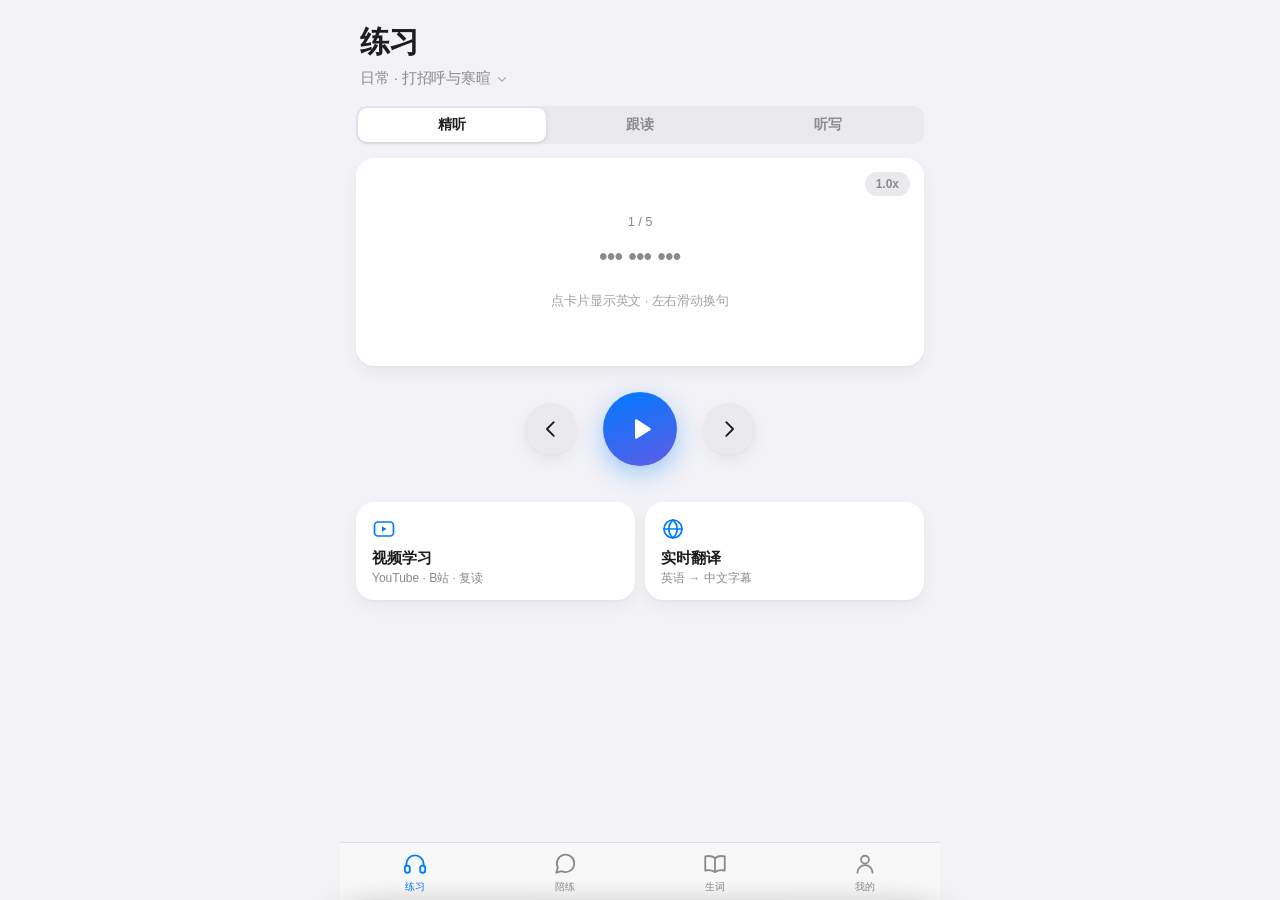
==== index.html @ ad85f3c5 "Add four more practical US lessons: drive-thru, bank/DMV, apartment hunting, reductions - 快餐 Drive-t" ====
<!DOCTYPE html>
<html lang="zh-CN">
<head>
  <meta charset="UTF-8" />
  <meta name="viewport" content="width=device-width, initial-scale=1.0, viewport-fit=cover, maximum-scale=1.0, user-scalable=no" />
  <meta name="theme-color" content="#f2f2f7" media="(prefers-color-scheme: light)" />
  <meta name="theme-color" content="#000000" media="(prefers-color-scheme: dark)" />
  <meta name="apple-mobile-web-app-capable" content="yes" />
  <meta name="apple-mobile-web-app-status-bar-style" content="default" />
  <meta name="apple-mobile-web-app-title" content="英语听说" />
  <title>英语听说训练</title>
  <link rel="manifest" href="manifest.webmanifest" />
  <link rel="apple-touch-icon" href="icons/apple-touch-icon.png?v=24" />
  <link rel="icon" type="image/svg+xml" href="icons/icon.svg" />
  <link rel="stylesheet" href="css/style.css?v=24" />
</head>
<body>
  <div id="app">
    <!-- 练习：精听 / 跟读 / 听写 三种模式共用同一份句子和进度 -->
    <section class="view" id="view-practice">
      <header class="view-header">
        <h1>练习</h1>
        <button class="lesson-btn" id="practice-lesson">
          <span id="practice-lesson-title">日常 · 打招呼与寒暄</span>
          <svg viewBox="0 0 24 24" fill="none" stroke="currentColor" stroke-width="2" stroke-linecap="round" stroke-linejoin="round"><path d="M6 9.5 12 15.5 18 9.5"/></svg>
        </button>
      </header>
      <div class="seg" id="practice-seg">
        <button class="seg-btn on" data-mode="listen">精听</button>
        <button class="seg-btn" data-mode="shadow">跟读</button>
        <button class="seg-btn" data-mode="dict">听写</button>
      </div>
      <div class="card sentence-card" id="practice-card">
        <button class="rate-pill" id="practice-rate">1.0x</button>
        <div class="sentence-progress" id="practice-progress">1 / 1</div>
        <canvas class="orb-mini" id="practice-orb" aria-hidden="true"></canvas>
        <div class="sentence-en" id="practice-en"></div>
        <div class="sentence-ipa hidden" id="practice-ipa"></div>
        <div class="sentence-zh hidden" id="practice-zh"></div>
        <div class="dict-result hidden" id="practice-dict-result"></div>
        <div class="score-box hidden" id="practice-score">
          <div class="score-num" id="practice-score-num">--</div>
          <div class="score-detail" id="practice-score-detail"></div>
        </div>
        <div class="reveal-hint" id="practice-hint">点卡片显示英文 · 左右滑动换句</div>
      </div>
      <div class="hidden" id="dict-row">
        <textarea id="dict-input" rows="2" placeholder="把你听到的句子打在这里…"></textarea>
      </div>
      <div class="action-bar" id="bar-listen">
        <button class="btn-round sm" id="listen-prev" title="上一句">
          <svg viewBox="0 0 24 24" fill="none" stroke="currentColor" stroke-width="2" stroke-linecap="round" stroke-linejoin="round"><path d="M15 4.5 7.5 12l7.5 7.5"/></svg>
        </button>
        <button class="btn-round main" id="listen-play" title="播放">
          <svg viewBox="0 0 24 24"><path d="M8 5.3v13.4c0 .8.9 1.3 1.6.9l10.5-6.7c.6-.4.6-1.4 0-1.8L9.6 4.4c-.7-.4-1.6.1-1.6.9z" fill="currentColor"/></svg>
        </button>
        <button class="btn-round sm" id="listen-next" title="下一句">
          <svg viewBox="0 0 24 24" fill="none" stroke="currentColor" stroke-width="2" stroke-linecap="round" stroke-linejoin="round"><path d="M9 4.5 16.5 12 9 19.5"/></svg>
        </button>
      </div>
      <div class="action-bar hidden" id="bar-shadow">
        <button class="btn-round sm" id="shadow-listen" title="听标准音">
          <svg viewBox="0 0 24 24" fill="none" stroke="currentColor" stroke-width="1.8" stroke-linecap="round" stroke-linejoin="round"><path d="M4.5 9.5v5H8L12.5 19V5L8 9.5z" fill="currentColor" stroke="none"/><path d="M15.5 9a4.5 4.5 0 0 1 0 6"/><path d="M18 6.5a8 8 0 0 1 0 11"/></svg>
        </button>
        <button class="btn-round main rec" id="shadow-record" title="跟读">
          <svg viewBox="0 0 24 24" fill="none" stroke="currentColor" stroke-width="1.8" stroke-linecap="round" stroke-linejoin="round"><rect x="9" y="2.5" width="6" height="11" rx="3"/><path d="M5.5 11a6.5 6.5 0 0 0 13 0"/><path d="M12 17.5V21"/><path d="M8.5 21h7"/></svg>
        </button>
        <button class="btn-round sm" id="shadow-replay" title="回放" disabled>
          <svg viewBox="0 0 24 24" fill="none" stroke="currentColor" stroke-width="2" stroke-linecap="round" stroke-linejoin="round"><path d="M4.5 11.5a7.5 7.5 0 1 1 2.2 5.6"/><path d="M4.5 6.5v5H9.5"/></svg>
        </button>
      </div>
      <div class="action-bar hidden" id="bar-dict">
        <button class="btn-round sm" id="dict-play" title="再听一遍">
          <svg viewBox="0 0 24 24" fill="none" stroke="currentColor" stroke-width="1.8" stroke-linecap="round" stroke-linejoin="round"><path d="M4.5 9.5v5H8L12.5 19V5L8 9.5z" fill="currentColor" stroke="none"/><path d="M15.5 9a4.5 4.5 0 0 1 0 6"/><path d="M18 6.5a8 8 0 0 1 0 11"/></svg>
        </button>
        <button class="btn-round main check" id="dict-check" title="对照答案">
          <svg viewBox="0 0 24 24" fill="none" stroke="currentColor" stroke-width="2.4" stroke-linecap="round" stroke-linejoin="round"><path d="M4.5 12.5 10 18 19.5 7"/></svg>
        </button>
        <button class="btn-round sm" id="dict-next" title="下一句">
          <svg viewBox="0 0 24 24" fill="none" stroke="currentColor" stroke-width="2" stroke-linecap="round" stroke-linejoin="round"><path d="M9 4.5 16.5 12 9 19.5"/></svg>
        </button>
      </div>
      <p class="mic-status" id="practice-status"></p>
      <div class="tool-row">
        <button class="tool-card" data-goto="video">
          <svg viewBox="0 0 24 24" fill="none" stroke="currentColor" stroke-width="1.7" stroke-linecap="round" stroke-linejoin="round"><rect x="2.5" y="5" width="19" height="14" rx="3.5"/><path d="M10 9.3l4.5 2.7L10 14.7z" fill="currentColor" stroke="none"/></svg>
          <span class="tool-name">视频学习</span>
          <span class="tool-sub">YouTube · B站 · 复读</span>
        </button>
        <button class="tool-card" data-goto="interp">
          <svg viewBox="0 0 24 24" fill="none" stroke="currentColor" stroke-width="1.7" stroke-linecap="round" stroke-linejoin="round"><circle cx="12" cy="12" r="9"/><path d="M3 12h18"/><path d="M12 3c2.7 2.4 4.1 5.6 4.1 9s-1.4 6.6-4.1 9c-2.7-2.4-4.1-5.6-4.1-9S9.3 5.4 12 3z"/></svg>
          <span class="tool-name">实时翻译</span>
          <span class="tool-sub">英语 → 中文字幕</span>
        </button>
      </div>
    </section>

    <!-- 视频学习（练习页的子页面） -->
    <section class="view hidden" id="view-video">
      <header class="view-header subpage">
        <button class="back-btn" data-goto="practice">
          <svg viewBox="0 0 24 24" fill="none" stroke="currentColor" stroke-width="2.2" stroke-linecap="round" stroke-linejoin="round"><path d="M15 4.5 7.5 12l7.5 7.5"/></svg>练习
        </button>
        <h1>视频学习</h1>
      </header>
      <div class="toggle-row source-toggle">
        <button class="chip on" data-src="youtube">YouTube</button>
        <button class="chip" data-src="bilibili">哔哩哔哩</button>
      </div>
      <div class="video-input">
        <input type="text" id="video-url" placeholder="粘贴视频链接…" />
        <button class="btn-send" id="video-load">打开</button>
      </div>
      <div id="video-recent" class="recent-list"></div>
      <div id="video-wrap" class="video-wrap"></div>
      <div id="video-controls" class="hidden">
        <div class="toggle-row" id="video-rates">
          <button class="chip" data-rate="0.5">0.5x</button>
          <button class="chip" data-rate="0.75">0.75x</button>
          <button class="chip on" data-rate="1">1.0x</button>
        </div>
        <div class="btn-row">
          <button class="btn-secondary" id="video-back5">⟲ 退5秒</button>
          <button class="btn-secondary" id="video-mark-a">设 A 点</button>
          <button class="btn-secondary" id="video-mark-b">设 B 点</button>
          <button class="btn-primary" id="video-loop">复读</button>
        </div>
        <p class="mic-status" id="video-status"></p>
      </div>
      <p class="hint" id="video-hint"></p>
    </section>

    <!-- 实时翻译（练习页的子页面） -->
    <section class="view hidden" id="view-interp">
      <header class="view-header subpage">
        <button class="back-btn" data-goto="practice">
          <svg viewBox="0 0 24 24" fill="none" stroke="currentColor" stroke-width="2.2" stroke-linecap="round" stroke-linejoin="round"><path d="M15 4.5 7.5 12l7.5 7.5"/></svg>练习
        </button>
        <h1>实时翻译</h1>
      </header>
      <div class="toggle-row" id="interp-modes">
        <button class="chip on" data-mode="subtitle">只字幕</button>
        <button class="chip" data-mode="voice">朗读中文</button>
        <button class="chip" data-mode="both">字幕+朗读</button>
      </div>
      <div class="btn-row">
        <button class="btn-primary" id="interp-toggle">🎤 开始</button>
        <button class="btn-secondary" id="interp-clear">清空</button>
      </div>
      <p class="interp-interim" id="interp-interim"></p>
      <p class="mic-status" id="interp-status"></p>
      <div id="interp-list" class="interp-list" data-empty="开始后，这里会逐句显示英文和中文翻译"></div>
    </section>

    <!-- AI 口语陪练（纯语音） -->
    <section class="view hidden" id="view-ai">
      <header class="view-header">
        <h1>陪练</h1>
      </header>
      <div class="ai-stage">
        <canvas class="orb" id="ai-orb" aria-hidden="true"></canvas>
        <p class="ai-state" id="ai-state">点麦克风，开口说英语</p>
        <button class="btn-primary ai-setup hidden" id="ai-setup">连接 AI 外教</button>
        <div class="ai-sub" id="ai-sub-user"></div>
        <div class="ai-sub ai" id="ai-sub-ai"></div>
        <div class="ai-sub corr" id="ai-sub-corr"></div>
        <div class="topic-chips" id="ai-topics">
          <button class="chip topic" data-topic="Let's talk about my day. Ask me what I did today.">聊聊今天</button>
          <button class="chip topic" data-topic="Let's role-play ordering food at a restaurant. You are the waiter.">餐厅点餐</button>
          <button class="chip topic" data-topic="Let's practice a job interview. You are the interviewer.">模拟面试</button>
          <button class="chip topic" data-topic="Let's chat about travel and my favorite places.">旅行话题</button>
        </div>
      </div>
      <div class="ai-dock">
        <button class="ai-mini" id="ai-kb" title="改用打字">
          <svg viewBox="0 0 24 24" fill="none" stroke="currentColor" stroke-width="1.7" stroke-linecap="round" stroke-linejoin="round"><rect x="2.5" y="6" width="19" height="12" rx="2.5"/><path d="M6.2 10h.01M9.7 10h.01M13.2 10h.01M16.7 10h.01M6.2 13.2h.01M9.7 13.2h.01M13.2 13.2h.01M16.7 13.2h.01M8 15.8h8"/></svg>
        </button>
        <button class="ai-talk" id="ai-talk" title="说话">
          <svg viewBox="0 0 24 24" fill="none" stroke="currentColor" stroke-width="1.8" stroke-linecap="round" stroke-linejoin="round"><rect x="9" y="2.5" width="6" height="11" rx="3"/><path d="M5.5 11a6.5 6.5 0 0 0 13 0"/><path d="M12 17.5V21"/><path d="M8.5 21h7"/></svg>
        </button>
        <button class="ai-mini" id="ai-replay" title="重听上一句">
          <svg viewBox="0 0 24 24" fill="none" stroke="currentColor" stroke-width="1.7" stroke-linecap="round" stroke-linejoin="round"><path d="M4.5 9.5v5H8L12.5 19V5L8 9.5z" fill="currentColor" stroke="none"/><path d="M15.5 9a4.5 4.5 0 0 1 0 6"/><path d="M18 6.5a8 8 0 0 1 0 11"/></svg>
        </button>
      </div>
      <div class="ai-text-row hidden" id="ai-text-row">
        <input type="text" id="ai-text" placeholder="打字也可以，回车发送…" />
        <button class="btn-send" id="ai-send">发送</button>
      </div>
      <p class="ai-warn" id="ai-warn"></p>
    </section>

    <!-- 生词本 -->
    <section class="view hidden" id="view-vocab">
      <header class="view-header">
        <h1>生词</h1>
      </header>
      <div class="video-input">
        <input type="text" id="vocab-word" placeholder="输入单词或短语…" />
        <button class="btn-send" id="vocab-add">添加</button>
      </div>
      <div id="vocab-browse">
        <div class="btn-row">
          <button class="btn-primary" id="vocab-review">▶ 开始复习（<span id="vocab-count">0</span> 词）</button>
        </div>
        <div id="vocab-list" class="vocab-list" data-empty="还没有生词，在上面输入单词添加吧"></div>
      </div>
      <div id="vocab-reviewer" class="hidden">
        <div class="card vocab-flashcard" id="vocab-card">
          <div class="sentence-progress" id="vocab-card-progress">1 / 1</div>
          <div class="vocab-card-w" id="vocab-card-w"></div>
          <div class="vocab-card-zh hidden-text" id="vocab-card-zh"></div>
          <div class="reveal-hint">点卡片显示/隐藏释义</div>
        </div>
        <div class="btn-row">
          <button class="btn-secondary" id="vocab-again">再来一遍</button>
          <button class="btn-primary" id="vocab-known">认识 ▶</button>
        </div>
      </div>
    </section>

    <!-- 我的：学习记录 + 设置 -->
    <section class="view hidden" id="view-me">
      <header class="view-header">
        <h1>我的</h1>
      </header>
      <div class="stat-row">
        <div class="stat-card"><b id="me-streak">0</b><span>天连续学习</span></div>
        <div class="stat-card"><b id="me-vocab">0</b><span>个生词</span></div>
      </div>
      <div class="list-group">
        <button class="list-row" id="row-ai">
          <span class="row-icon ic-blue">
            <svg viewBox="0 0 24 24" fill="none" stroke="currentColor" stroke-width="1.8" stroke-linecap="round" stroke-linejoin="round"><path d="M20.5 11.5a8 8 0 0 1-11.6 7.1L4 20l1.4-4.9A8 8 0 1 1 20.5 11.5z"/></svg>
          </span>
          <span class="row-label">AI 外教</span>
          <span class="row-value" id="row-ai-val">未连接</span>
          <svg class="row-chev" viewBox="0 0 24 24" fill="none" stroke="currentColor" stroke-width="2.2" stroke-linecap="round" stroke-linejoin="round"><path d="M9 5.5 15.5 12 9 18.5"/></svg>
        </button>
        <button class="list-row" id="row-voice">
          <span class="row-icon ic-purple">
            <svg viewBox="0 0 24 24" fill="none" stroke="currentColor" stroke-width="1.8" stroke-linecap="round" stroke-linejoin="round"><path d="M4.5 9.5v5H8L12.5 19V5L8 9.5z" fill="currentColor" stroke="none"/><path d="M15.5 9a4.5 4.5 0 0 1 0 6"/><path d="M18 6.5a8 8 0 0 1 0 11"/></svg>
          </span>
          <span class="row-label">发音与音色</span>
          <span class="row-value" id="row-voice-val"></span>
          <svg class="row-chev" viewBox="0 0 24 24" fill="none" stroke="currentColor" stroke-width="2.2" stroke-linecap="round" stroke-linejoin="round"><path d="M9 5.5 15.5 12 9 18.5"/></svg>
        </button>
      </div>
      <p class="about-note">纯本地网页应用：听力、跟读、听写免费、可离线；AI 对话与实时翻译需联网并消耗 API 额度。API Key 只保存在你的手机本地，不会上传。</p>
    </section>

    <!-- 底部导航：练习 / 陪练 / 生词 / 我的 -->
    <nav class="tabbar">
      <button class="tab active" data-view="practice">
        <svg viewBox="0 0 24 24" fill="none" stroke="currentColor" stroke-width="1.7" stroke-linecap="round" stroke-linejoin="round"><path d="M4 14v-2a8 8 0 0 1 16 0v2"/><rect x="2.6" y="13.5" width="4.6" height="6.6" rx="2.1"/><rect x="16.8" y="13.5" width="4.6" height="6.6" rx="2.1"/></svg>练习</button>
      <button class="tab" data-view="ai">
        <svg viewBox="0 0 24 24" fill="none" stroke="currentColor" stroke-width="1.7" stroke-linecap="round" stroke-linejoin="round"><path d="M20.5 11.5a8 8 0 0 1-11.6 7.1L4 20l1.4-4.9A8 8 0 1 1 20.5 11.5z"/></svg>陪练</button>
      <button class="tab" data-view="vocab">
        <svg viewBox="0 0 24 24" fill="none" stroke="currentColor" stroke-width="1.7" stroke-linecap="round" stroke-linejoin="round"><path d="M12 6.5C10.5 5.3 8.4 4.6 6 4.6c-1 0-2 .1-3 .4v13c1-.3 2-.4 3-.4 2.4 0 4.5.7 6 1.9 1.5-1.2 3.6-1.9 6-1.9 1 0 2 .1 3 .4v-13c-1-.3-2-.4-3-.4-2.4 0-4.5.7-6 1.9z"/><path d="M12 6.5V19"/></svg>生词</button>
      <button class="tab" data-view="me">
        <svg viewBox="0 0 24 24" fill="none" stroke="currentColor" stroke-width="1.7" stroke-linecap="round" stroke-linejoin="round"><circle cx="12" cy="8" r="3.6"/><path d="M5 20a7 7 0 0 1 14 0"/></svg>我的</button>
    </nav>

    <!-- 底部 Sheet -->
    <div class="sheet-backdrop" id="sheet-backdrop"></div>
    <div class="sheet" id="sheet-lesson">
      <div class="sheet-grab"></div>
      <h3 class="sheet-title">选择课程</h3>
      <div class="sheet-list" id="lesson-list"></div>
    </div>
    <div class="sheet" id="sheet-ai">
      <div class="sheet-grab"></div>
      <h3 class="sheet-title">AI 外教</h3>
      <label class="field">
        服务商
        <select id="set-provider">
          <option value="claude">Claude（英语质量最佳）</option>
          <option value="deepseek">DeepSeek（便宜·国内直连）</option>
        </select>
      </label>
      <label class="field">
        API Key
        <input type="password" id="set-apikey" placeholder="粘贴你的 API Key" autocomplete="off" />
      </label>
      <label class="field">
        模型
        <input type="text" id="set-model" placeholder="留空用默认" />
      </label>
      <p class="hint" id="set-model-hint"></p>
      <button class="btn-primary" id="set-save">保存</button>
      <p class="saved-tip hidden" id="set-saved">✓ 已保存（仅存在本机浏览器）</p>
    </div>
    <div class="sheet" id="sheet-voice">
      <div class="sheet-grab"></div>
      <h3 class="sheet-title">发音与音色</h3>
      <label class="field">
        手机自带朗读语音
        <select id="set-voice"></select>
      </label>
      <p class="hint">选 ✨高质量 的最自然。iPhone 可先到 设置 → 辅助功能 → 朗读内容 → 声音 → 英语 下载「增强」语音，再回这里选它。</p>
      <div class="sheet-divider">Azure 神经语音 · 可选（真人级发音 + 专业打分）</div>
      <label class="field">
        Azure 语音 Key
        <input type="password" id="set-azure-key" placeholder="填入后，朗读与跟读改用 Azure" autocomplete="off" />
      </label>
      <label class="field">
        区域 Region
        <input type="text" id="set-azure-region" placeholder="如 eastasia / southeastasia" />
      </label>
      <label class="field">
        音色
        <select id="set-azure-voice">
          <option value="en-US-AvaMultilingualNeural">Ava（美音·自然女声）</option>
          <option value="en-US-JennyNeural">Jenny（美音·女声）</option>
          <option value="en-US-GuyNeural">Guy（美音·男声）</option>
          <option value="en-GB-SoniaNeural">Sonia（英音·女声）</option>
          <option value="en-GB-RyanNeural">Ryan（英音·男声）</option>
        </select>
      </label>
      <button class="btn-primary" id="set-azure-save">保存 Azure</button>
      <p class="saved-tip hidden" id="set-azure-saved">✓ 已保存</p>
      <p class="hint">留空则用手机自带免费语音。每月有 50 万字符免费额度，个人用基本免费。</p>
    </div>
  </div>

  <script src="js/storage.js?v=24"></script>
  <script src="js/lessons.js?v=24"></script>
  <script src="js/azure.js?v=24"></script>
  <script src="js/speech.js?v=24"></script>
  <script src="js/orb.js?v=24"></script>
  <script src="js/practice.js?v=24"></script>
  <script src="js/ai.js?v=24"></script>
  <script src="js/video.js?v=24"></script>
  <script src="js/translate.js?v=24"></script>
  <script src="js/vocab.js?v=24"></script>
  <script src="js/app.js?v=24"></script>
</body>
</html>
---- css/style.css ----
/* ============================================================
   iOS-inspired theme · clean, minimal, premium
   Auto light / dark via prefers-color-scheme. SF system font.
   4 tabs · one primary action per screen · bottom sheets.
   ============================================================ */
:root {
  --bg: #f2f2f7;            /* systemGroupedBackground */
  --surface: #ffffff;       /* card */
  --surface-2: #e9e9ee;     /* secondary fill */
  --surface-3: #dedee3;     /* pressed fill */
  --primary: #007aff;       /* systemBlue */
  --primary-soft: rgba(0, 122, 255, .12);
  --purple: #5e5ce6;        /* systemIndigo */
  --text: #1c1c1e;          /* label */
  --text-dim: #8a8a8e;      /* secondary label */
  --separator: rgba(60, 60, 67, .14);
  --good: #34c759;
  --bad: #ff3b30;
  --warn: #ff9500;
  --radius: 18px;
  --radius-sm: 12px;
  --shadow: 0 1px 2px rgba(0, 0, 0, .04), 0 6px 16px rgba(0, 0, 0, .05);
  --tabbar-bg: rgba(249, 249, 249, .8);
}
@media (prefers-color-scheme: dark) {
  :root {
    --bg: #000000;
    --surface: #1c1c1e;
    --surface-2: #2c2c2e;
    --surface-3: #3a3a3c;
    --primary: #0a84ff;
    --primary-soft: rgba(10, 132, 255, .18);
    --purple: #5e5ce6;
    --text: #ffffff;
    --text-dim: #98989f;
    --separator: rgba(84, 84, 88, .55);
    --good: #30d158;
    --bad: #ff453a;
    --warn: #ff9f0a;
    --shadow: none;
    --tabbar-bg: rgba(22, 22, 24, .8);
  }
}

* { box-sizing: border-box; margin: 0; padding: 0; -webkit-tap-highlight-color: transparent; }

html, body {
  height: 100%;
  background: var(--bg);
  color: var(--text);
  font-family: -apple-system, BlinkMacSystemFont, "SF Pro Text", "Segoe UI", Roboto, "PingFang SC", "Microsoft YaHei", sans-serif;
  -webkit-font-smoothing: antialiased;
  overscroll-behavior: none;
  letter-spacing: -0.01em;
}

#app {
  max-width: 600px;
  margin: 0 auto;
  min-height: 100%;
  display: flex;
  flex-direction: column;
  padding-bottom: calc(64px + env(safe-area-inset-bottom));
}

.view {
  flex: 1;
  padding: 0 16px 24px;
  padding-top: max(env(safe-area-inset-top), 8px);
  animation: fade .3s ease;
}
.view.hidden { display: none; }
@keyframes fade { from { opacity: 0; transform: translateY(6px); } to { opacity: 1; transform: none; } }

/* Large-title header (iOS style) */
.view-header { padding: 14px 4px 14px; }
.view-header h1 { font-size: 30px; font-weight: 700; letter-spacing: -0.022em; }

/* Sub-page header with a back chevron */
.view-header.subpage { padding-top: 8px; }
.back-btn {
  display: inline-flex; align-items: center; gap: 2px;
  background: none; border: none; color: var(--primary);
  font-size: 16px; font-weight: 500; padding: 4px 0; margin: 0 0 4px -6px;
}
.back-btn svg { width: 20px; height: 20px; }

/* Lesson button under the 练习 title */
.lesson-btn {
  display: inline-flex; align-items: center; gap: 4px;
  background: none; border: none; color: var(--text-dim);
  font-size: 15px; font-weight: 500; padding: 4px 0; margin-top: 2px;
  letter-spacing: -0.01em;
}
.lesson-btn svg { width: 14px; height: 14px; opacity: .7; }
.lesson-btn:active { opacity: .6; }

/* Segmented control (iOS style) */
.seg {
  display: flex;
  background: var(--surface-2);
  border-radius: 11px;
  padding: 2px;
  margin-bottom: 14px;
}
.seg-btn {
  flex: 1;
  background: none;
  border: none;
  border-radius: 9px;
  padding: 8px 0;
  font-size: 14px;
  font-weight: 600;
  color: var(--text-dim);
  transition: background .18s, color .18s;
}
.seg-btn.on {
  background: var(--surface);
  color: var(--text);
  box-shadow: 0 1px 4px rgba(0, 0, 0, .12);
}

/* Cards */
.card {
  background: var(--surface);
  border-radius: var(--radius);
  padding: 20px;
  margin-bottom: 16px;
  box-shadow: var(--shadow);
}

/* Sentence card */
.sentence-card {
  position: relative;
  min-height: 208px;
  display: flex; flex-direction: column; justify-content: center;
  text-align: center;
}
.sentence-progress { color: var(--text-dim); font-size: 13px; margin-bottom: 12px; font-weight: 500; }
.sentence-en { font-size: 23px; line-height: 1.45; font-weight: 600; letter-spacing: -0.015em; }
.sentence-en.blind { color: var(--text-dim); }
.sentence-en .word { cursor: pointer; padding: 0 1px; border-radius: 5px; transition: background .15s; }
.sentence-en .word:active { background: var(--primary-soft); color: var(--primary); }
.sentence-ipa { color: var(--text-dim); font-size: 16px; margin-top: 10px; }
.sentence-zh { color: var(--text-dim); font-size: 16px; margin-top: 12px; }
.reveal-hint { color: var(--text-dim); font-size: 13px; margin-top: 18px; opacity: .8; }
.hidden { display: none !important; }

/* Speed pill (top-right corner of the card) */
.rate-pill {
  position: absolute; top: 14px; right: 14px;
  background: var(--surface-2); color: var(--text-dim);
  border: none; border-radius: 980px;
  padding: 5px 11px; font-size: 12px; font-weight: 600;
  transition: transform .1s;
}
.rate-pill:active { transform: scale(.92); }

/* Mini voice orb inside the sentence card (playing / recording) */
.orb-mini { width: 64px; height: 64px; margin: 0 auto 4px; display: none; }
.orb-mini.show { display: block; }

/* Round action bar — one big primary action per mode */
.action-bar {
  display: flex; align-items: center; justify-content: center;
  gap: 26px; padding: 10px 0 4px;
}
.btn-round {
  border: none; border-radius: 50%;
  display: flex; align-items: center; justify-content: center;
  transition: transform .12s, background .15s, opacity .15s;
}
.btn-round:active { transform: scale(.92); }
.btn-round:disabled { opacity: .35; }
.btn-round.sm {
  width: 52px; height: 52px;
  background: var(--surface-2); color: var(--text);
  box-shadow: var(--shadow);
}
.btn-round.sm svg { width: 22px; height: 22px; }
.btn-round.main {
  width: 74px; height: 74px; color: #fff;
  background: linear-gradient(160deg, var(--primary), var(--purple));
  box-shadow: 0 8px 24px rgba(0, 122, 255, .35);
}
.btn-round.main svg { width: 30px; height: 30px; }
.btn-round.main.recording {
  background: linear-gradient(160deg, #ff3b30, #ff375f);
  animation: talkpulse 1.1s ease-in-out infinite;
}

/* Score */
.score-box { margin-top: 16px; }
.score-num { font-size: 44px; font-weight: 700; letter-spacing: -0.03em; }
.score-detail { color: var(--text-dim); font-size: 14px; margin-top: 8px; line-height: 1.6; }
.score-detail .hit { color: var(--good); }
.score-detail .miss { color: var(--bad); text-decoration: line-through; }
.mic-status { text-align: center; color: var(--text-dim); font-size: 13px; min-height: 18px; }

/* Dictation */
#dict-input {
  width: 100%;
  background: var(--surface);
  color: var(--text);
  border: none;
  border-radius: var(--radius-sm);
  padding: 14px 15px;
  font-size: 17px;
  resize: none;
  font-family: inherit;
  box-shadow: var(--shadow);
}
.dict-result { font-size: 19px; line-height: 1.7; text-align: left; width: 100%; }
.dict-result .dim { color: var(--text-dim); font-size: 15px; }
.dict-result .ok { color: var(--good); }
.dict-result .wrong { color: var(--bad); text-decoration: underline wavy; }
.dict-result .missed { color: var(--warn); }
.dict-summary { margin-bottom: 8px; font-size: 15px; color: var(--text-dim); }

/* Tool entry cards (视频 / 翻译) */
.tool-row { display: grid; grid-template-columns: 1fr 1fr; gap: 10px; margin-top: 14px; }
.tool-card {
  background: var(--surface);
  border: none; border-radius: var(--radius);
  padding: 15px 16px 13px;
  text-align: left;
  box-shadow: var(--shadow);
  display: flex; flex-direction: column; gap: 2px;
  color: var(--text);
  transition: transform .12s;
}
.tool-card:active { transform: scale(.97); }
.tool-card svg { width: 24px; height: 24px; color: var(--primary); margin-bottom: 6px; }
.tool-name { font-size: 15px; font-weight: 600; }
.tool-sub { font-size: 12px; color: var(--text-dim); }

/* Pills / toggles (video & interpreter sub-pages) */
.toggle-row { display: flex; gap: 8px; justify-content: center; }
.chip {
  background: var(--surface-2);
  color: var(--text);
  border: none;
  padding: 8px 16px;
  border-radius: 980px;
  font-size: 14px;
  font-weight: 500;
  transition: background .15s, transform .1s;
}
.chip:active { transform: scale(.95); }
.chip.on { background: var(--primary); color: #fff; }

/* Buttons */
.btn-row { display: flex; gap: 10px; margin-bottom: 12px; }
.btn-primary, .btn-secondary {
  flex: 1;
  border: none;
  border-radius: var(--radius-sm);
  padding: 15px 10px;
  font-size: 16px;
  font-weight: 600;
  color: #fff;
  letter-spacing: -0.01em;
  transition: transform .1s, background .15s, opacity .15s;
}
.btn-primary { background: var(--primary); }
.btn-secondary { background: var(--surface-2); color: var(--text); }
.btn-primary:active, .btn-secondary:active { transform: scale(.97); opacity: .85; }
.btn-secondary:disabled, .btn-primary:disabled { opacity: .4; }
.btn-primary.recording { background: var(--bad); animation: pulse 1.2s infinite; }
@keyframes pulse { 50% { opacity: .55; } }

/* AI voice partner */
#view-ai { display: none; flex-direction: column; }
#view-ai:not(.hidden) { display: flex; }
.ai-stage {
  flex: 1; display: flex; flex-direction: column; align-items: center; justify-content: center;
  text-align: center; gap: 10px; padding: 6px 4px;
}
/* Voice orb: hollow point-cloud sphere drawn on canvas (orb.js). */
.orb { width: 210px; height: 210px; display: block; }
.ai-state { font-size: 15px; color: var(--text-dim); font-weight: 500; min-height: 20px; }
.ai-setup { flex: none; padding: 13px 28px; border-radius: 980px; }
.ai-sub { max-width: 340px; line-height: 1.5; }
.ai-sub#ai-sub-user { color: var(--text-dim); font-size: 14px; }
.ai-sub.ai { color: var(--text); font-size: 18px; font-weight: 600; letter-spacing: -0.01em; }
.ai-sub.corr { color: var(--warn); font-size: 13px; }
.ai-sub:empty { display: none; }
.topic-chips { display: flex; flex-wrap: wrap; gap: 8px; justify-content: center; margin-top: 14px; max-width: 320px; }

/* Voice dock */
.ai-dock { display: flex; align-items: center; justify-content: center; gap: 26px; padding: 8px 0 6px; }
.ai-talk {
  width: 76px; height: 76px; border-radius: 50%; border: none; color: #fff;
  background: linear-gradient(160deg, var(--primary), var(--purple));
  box-shadow: 0 8px 24px rgba(0, 122, 255, .35);
  display: flex; align-items: center; justify-content: center; transition: transform .12s;
}
.ai-talk svg { width: 32px; height: 32px; }
.ai-talk:active { transform: scale(.92); }
.ai-talk.listening { background: linear-gradient(160deg, #ff3b30, #ff375f); animation: talkpulse 1.1s ease-in-out infinite; }
@keyframes talkpulse { 0%,100% { box-shadow: 0 8px 24px rgba(255,59,48,.35); } 50% { box-shadow: 0 8px 34px rgba(255,59,48,.6); } }
.ai-mini {
  width: 46px; height: 46px; border-radius: 50%; border: none;
  display: flex; align-items: center; justify-content: center;
  background: var(--surface-2); color: var(--text); box-shadow: var(--shadow); transition: transform .12s;
}
.ai-mini svg { width: 21px; height: 21px; }
.ai-mini:active { transform: scale(.9); }
.ai-text-row { display: flex; gap: 8px; padding: 6px 0; }
.ai-text-row input {
  flex: 1; background: var(--surface); color: var(--text);
  border: none; border-radius: 980px; padding: 13px 17px; font-size: 16px; box-shadow: var(--shadow);
}
.btn-send { border: none; border-radius: 980px; padding: 12px 16px; font-size: 16px; font-weight: 600; color: #fff; background: var(--primary); transition: transform .1s; }
.btn-send:active { transform: scale(.94); }
.ai-warn { color: var(--warn); font-size: 13px; text-align: center; min-height: 16px; }

/* Video */
.source-toggle { justify-content: flex-start; margin-bottom: 12px; }
.video-input { display: flex; gap: 8px; margin-bottom: 12px; }
.video-input input {
  flex: 1; background: var(--surface); color: var(--text);
  border: none; border-radius: var(--radius-sm); padding: 13px 15px; font-size: 16px; box-shadow: var(--shadow);
}
.recent-list { display: flex; flex-wrap: wrap; gap: 8px; margin-bottom: 12px; }
.recent-list .recent { font-size: 13px; }
.video-wrap {
  position: relative; width: 100%; padding-top: 56.25%;
  background: #000; border-radius: var(--radius-sm); overflow: hidden; margin-bottom: 14px;
}
.video-wrap:empty { display: none; }
.video-wrap iframe, .video-wrap #yt-player {
  position: absolute; inset: 0; width: 100%; height: 100%; border: 0;
}
#video-rates { justify-content: flex-start; margin-bottom: 12px; }

/* Interpreter */
#interp-modes { margin: 6px 0 16px; flex-wrap: wrap; }
.interp-interim { color: var(--text-dim); font-style: italic; min-height: 20px; padding: 10px 2px 4px; }
.interp-list { display: flex; flex-direction: column; gap: 10px; margin-top: 10px; }
.interp-row { background: var(--surface); border-radius: var(--radius-sm); padding: 13px 15px; box-shadow: var(--shadow); }
.interp-en { font-size: 16px; font-weight: 600; }
.interp-zh { color: var(--text-dim); font-size: 15px; margin-top: 5px; }

/* Vocabulary */
.vocab-list { display: flex; flex-direction: column; gap: 8px; margin-top: 12px; }
.vocab-item { display: flex; justify-content: space-between; align-items: center; background: var(--surface); border-radius: var(--radius-sm); padding: 13px 15px; box-shadow: var(--shadow); }
.vocab-w { font-size: 17px; font-weight: 600; }
.vocab-w .speak { cursor: pointer; opacity: .55; font-size: 14px; }
.vocab-zh { color: var(--text-dim); font-size: 14px; margin-top: 3px; }
.vocab-del { background: none; border: none; color: var(--bad); font-size: 14px; }
.vocab-flashcard { text-align: center; min-height: 200px; display: flex; flex-direction: column; justify-content: center; }
.vocab-card-w { font-size: 32px; font-weight: 700; letter-spacing: -0.02em; }
.vocab-card-zh { font-size: 20px; color: var(--text-dim); margin-top: 16px; }
.hidden-text { visibility: hidden; }

/* 我的 — stats + grouped list (iOS Settings style) */
.stat-row { display: grid; grid-template-columns: 1fr 1fr; gap: 10px; margin-bottom: 16px; }
.stat-card {
  background: var(--surface); border-radius: var(--radius);
  padding: 16px 18px; box-shadow: var(--shadow);
}
.stat-card b { display: block; font-size: 28px; font-weight: 700; letter-spacing: -0.02em; }
.stat-card span { font-size: 13px; color: var(--text-dim); }
.list-group {
  background: var(--surface); border-radius: var(--radius);
  box-shadow: var(--shadow); overflow: hidden; margin-bottom: 16px;
}
.list-row {
  display: flex; align-items: center; gap: 12px;
  width: 100%; padding: 13px 16px;
  background: none; border: none; color: var(--text);
  font-size: 16px; text-align: left;
  transition: background .15s;
}
.list-row:active { background: var(--surface-2); }
.list-row + .list-row { border-top: 0.5px solid var(--separator); }
.row-icon {
  width: 30px; height: 30px; border-radius: 8px;
  display: flex; align-items: center; justify-content: center;
  color: #fff; flex: none;
}
.row-icon svg { width: 18px; height: 18px; }
.row-icon.ic-blue { background: var(--primary); }
.row-icon.ic-purple { background: var(--purple); }
.row-label { font-weight: 500; }
.row-value { margin-left: auto; color: var(--text-dim); font-size: 14px; }
.row-chev { width: 16px; height: 16px; color: var(--text-dim); opacity: .6; flex: none; }
.about-note { color: var(--text-dim); font-size: 12px; line-height: 1.7; margin: 4px 8px; text-align: center; }

/* Bottom sheets (iOS detent style) */
.sheet-backdrop {
  position: fixed; inset: 0; z-index: 25;
  background: rgba(0, 0, 0, .4);
  opacity: 0; pointer-events: none;
  transition: opacity .3s ease;
}
.sheet-backdrop.show { opacity: 1; pointer-events: auto; }
.sheet {
  position: fixed; left: 0; right: 0; bottom: 0; z-index: 30;
  max-width: 600px; margin: 0 auto;
  max-height: 86vh; overflow-y: auto;
  background: var(--surface);
  border-radius: 22px 22px 0 0;
  padding: 10px 20px calc(26px + env(safe-area-inset-bottom));
  transform: translateY(105%);
  transition: transform .34s cubic-bezier(.32, .72, .32, 1);
  box-shadow: 0 -8px 40px rgba(0, 0, 0, .18);
}
.sheet.open { transform: none; }
.sheet-grab { width: 36px; height: 5px; border-radius: 3px; background: var(--surface-3); margin: 0 auto 14px; }
.sheet-title { font-size: 19px; font-weight: 700; margin-bottom: 14px; letter-spacing: -0.02em; }
.sheet-list { max-height: 54vh; overflow-y: auto; }
.sheet-row {
  display: flex; align-items: center; justify-content: space-between;
  width: 100%; padding: 13px 4px;
  background: none; border: none; color: var(--text); text-align: left;
  border-bottom: 0.5px solid var(--separator);
}
.sheet-row:last-child { border-bottom: none; }
.sheet-row:active { background: var(--surface-2); }
.sheet-row-main { font-size: 16px; font-weight: 600; }
.sheet-row-sub { display: block; font-size: 13px; color: var(--text-dim); font-weight: 400; margin-top: 2px; }
.sheet-check { color: var(--primary); font-size: 17px; font-weight: 700; }
.sheet-divider { font-size: 13px; font-weight: 600; color: var(--text-dim); margin: 20px 0 12px; }

/* Settings fields (inside sheets) */
.field { display: block; font-size: 14px; color: var(--text-dim); margin-bottom: 16px; font-weight: 500; }
.field select, .field input {
  width: 100%;
  background: var(--surface-2);
  color: var(--text);
  border: none;
  border-radius: var(--radius-sm);
  padding: 13px 15px;
  font-size: 16px;
  font-family: inherit;
  appearance: none;
  margin-top: 8px;
}
.hint { color: var(--text-dim); font-size: 13px; line-height: 1.5; margin-top: -6px; margin-bottom: 12px; }
.saved-tip { color: var(--good); font-size: 14px; margin-top: 10px; font-weight: 500; }

/* Tab bar — translucent, hairline top, iOS-style */
.tabbar {
  position: fixed;
  bottom: 0; left: 0; right: 0;
  max-width: 600px;
  margin: 0 auto;
  display: flex;
  background: var(--tabbar-bg);
  -webkit-backdrop-filter: saturate(180%) blur(20px);
  backdrop-filter: saturate(180%) blur(20px);
  border-top: 0.5px solid var(--separator);
  padding-bottom: env(safe-area-inset-bottom);
  z-index: 10;
}
.tab {
  flex: 1;
  background: none;
  border: none;
  color: var(--text-dim);
  font-size: 10px;
  font-weight: 500;
  padding: 8px 0 6px;
  display: flex;
  flex-direction: column;
  align-items: center;
  gap: 3px;
  transition: color .15s;
}
.tab svg { width: 26px; height: 26px; display: block; }
.tab.active { color: var(--primary); }

/* ---- Shared polish ---- */
input:focus, select:focus, textarea:focus {
  outline: none;
  box-shadow: 0 0 0 3.5px var(--primary-soft);
}
::placeholder { color: var(--text-dim); opacity: .7; }
h3 { font-size: 16px; font-weight: 650; letter-spacing: -0.01em; }
/* Empty-state hint for lists */
.interp-list:empty::before,
.vocab-list:empty::before {
  content: attr(data-empty);
  display: block; text-align: center; color: var(--text-dim);
  font-size: 14px; padding: 28px 10px;
}
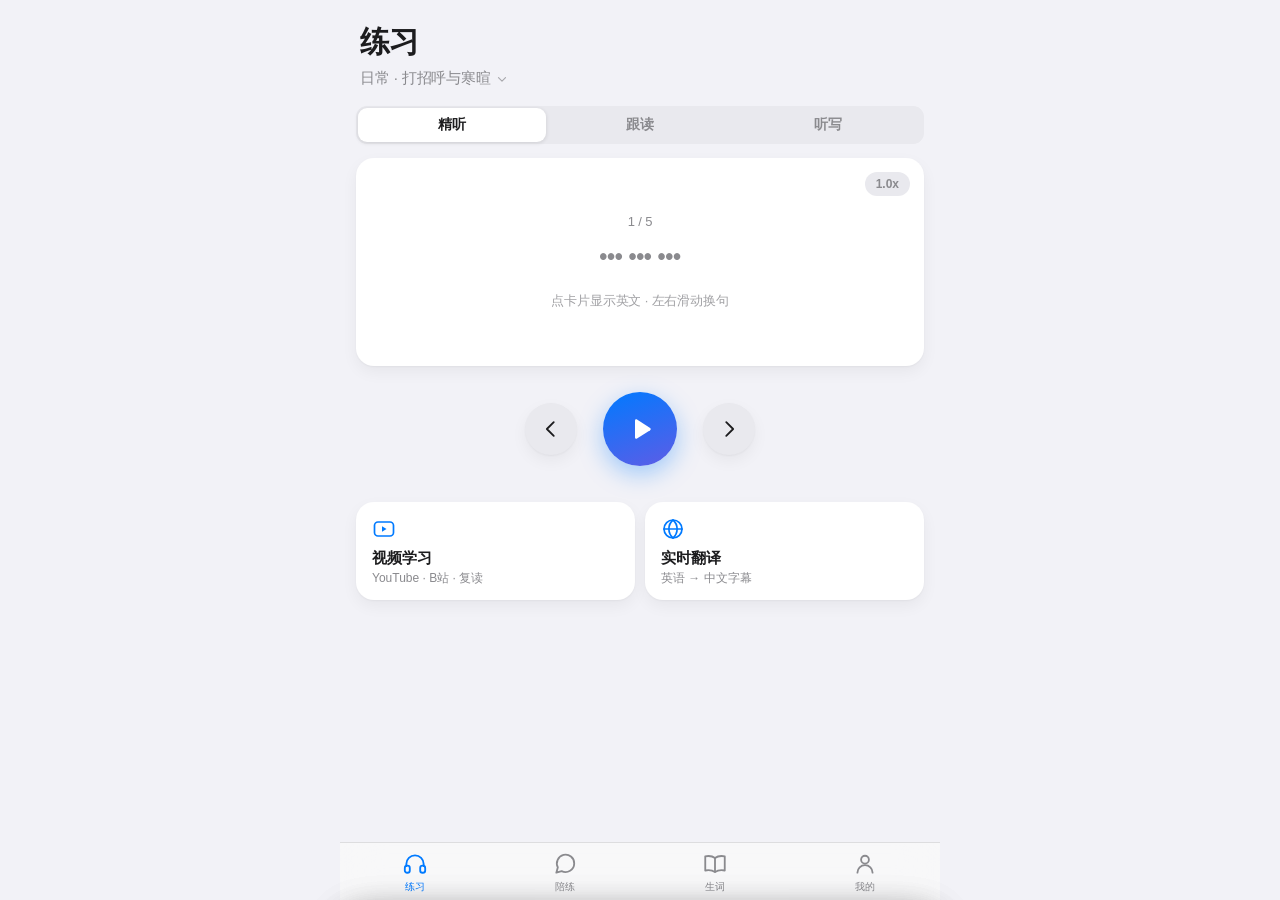
==== commit 5442aca0: "Add lesson importer (paste text → auto lesson) and two short-passage lessons Importer: a new sheet r" ====
--- a/index.html
+++ b/index.html
@@ -10,9 +10,9 @@
   <meta name="apple-mobile-web-app-title" content="英语听说" />
   <title>英语听说训练</title>
   <link rel="manifest" href="manifest.webmanifest" />
-  <link rel="apple-touch-icon" href="icons/apple-touch-icon.png?v=24" />
+  <link rel="apple-touch-icon" href="icons/apple-touch-icon.png?v=25" />
   <link rel="icon" type="image/svg+xml" href="icons/icon.svg" />
-  <link rel="stylesheet" href="css/style.css?v=24" />
+  <link rel="stylesheet" href="css/style.css?v=25" />
 </head>
 <body>
   <div id="app">
@@ -266,6 +266,21 @@
       <div class="sheet-grab"></div>
       <h3 class="sheet-title">选择课程</h3>
       <div class="sheet-list" id="lesson-list"></div>
+      <button class="btn-secondary import-btn" id="import-open">＋ 导入课文（粘贴英文自动生成课程）</button>
+    </div>
+    <div class="sheet" id="sheet-import">
+      <div class="sheet-grab"></div>
+      <h3 class="sheet-title">导入课文</h3>
+      <label class="field">
+        课程名称
+        <input type="text" id="import-title" placeholder="如：VOA 今日新闻 / 我的演讲稿" />
+      </label>
+      <label class="field">
+        英文课文（自动按句切分，最多 60 句）
+        <textarea id="import-text" rows="6" placeholder="把英文文章、演讲稿、邮件粘贴到这里…"></textarea>
+      </label>
+      <button class="btn-primary" id="import-go">生成课程</button>
+      <p class="hint" id="import-status">已连接 AI 外教时，会自动逐句翻译并标注音标。</p>
     </div>
     <div class="sheet" id="sheet-ai">
       <div class="sheet-grab"></div>
@@ -322,16 +337,17 @@
     </div>
   </div>
 
-  <script src="js/storage.js?v=24"></script>
-  <script src="js/lessons.js?v=24"></script>
-  <script src="js/azure.js?v=24"></script>
-  <script src="js/speech.js?v=24"></script>
-  <script src="js/orb.js?v=24"></script>
-  <script src="js/practice.js?v=24"></script>
-  <script src="js/ai.js?v=24"></script>
-  <script src="js/video.js?v=24"></script>
-  <script src="js/translate.js?v=24"></script>
-  <script src="js/vocab.js?v=24"></script>
-  <script src="js/app.js?v=24"></script>
+  <script src="js/storage.js?v=25"></script>
+  <script src="js/lessons.js?v=25"></script>
+  <script src="js/azure.js?v=25"></script>
+  <script src="js/speech.js?v=25"></script>
+  <script src="js/orb.js?v=25"></script>
+  <script src="js/practice.js?v=25"></script>
+  <script src="js/import.js?v=25"></script>
+  <script src="js/ai.js?v=25"></script>
+  <script src="js/video.js?v=25"></script>
+  <script src="js/translate.js?v=25"></script>
+  <script src="js/vocab.js?v=25"></script>
+  <script src="js/app.js?v=25"></script>
 </body>
 </html>
--- a/css/style.css
+++ b/css/style.css
@@ -424,9 +424,15 @@
 .sheet-check { color: var(--primary); font-size: 17px; font-weight: 700; }
 .sheet-divider { font-size: 13px; font-weight: 600; color: var(--text-dim); margin: 20px 0 12px; }
 
+/* Lesson import */
+.import-btn { width: 100%; margin-top: 12px; }
+.sheet .btn-primary { width: 100%; }
+.sheet-row-side { display: flex; align-items: center; gap: 14px; flex: none; }
+.lesson-del { color: var(--bad); font-size: 13px; font-weight: 500; padding: 4px 2px; }
+
 /* Settings fields (inside sheets) */
 .field { display: block; font-size: 14px; color: var(--text-dim); margin-bottom: 16px; font-weight: 500; }
-.field select, .field input {
+.field select, .field input, .field textarea {
   width: 100%;
   background: var(--surface-2);
   color: var(--text);
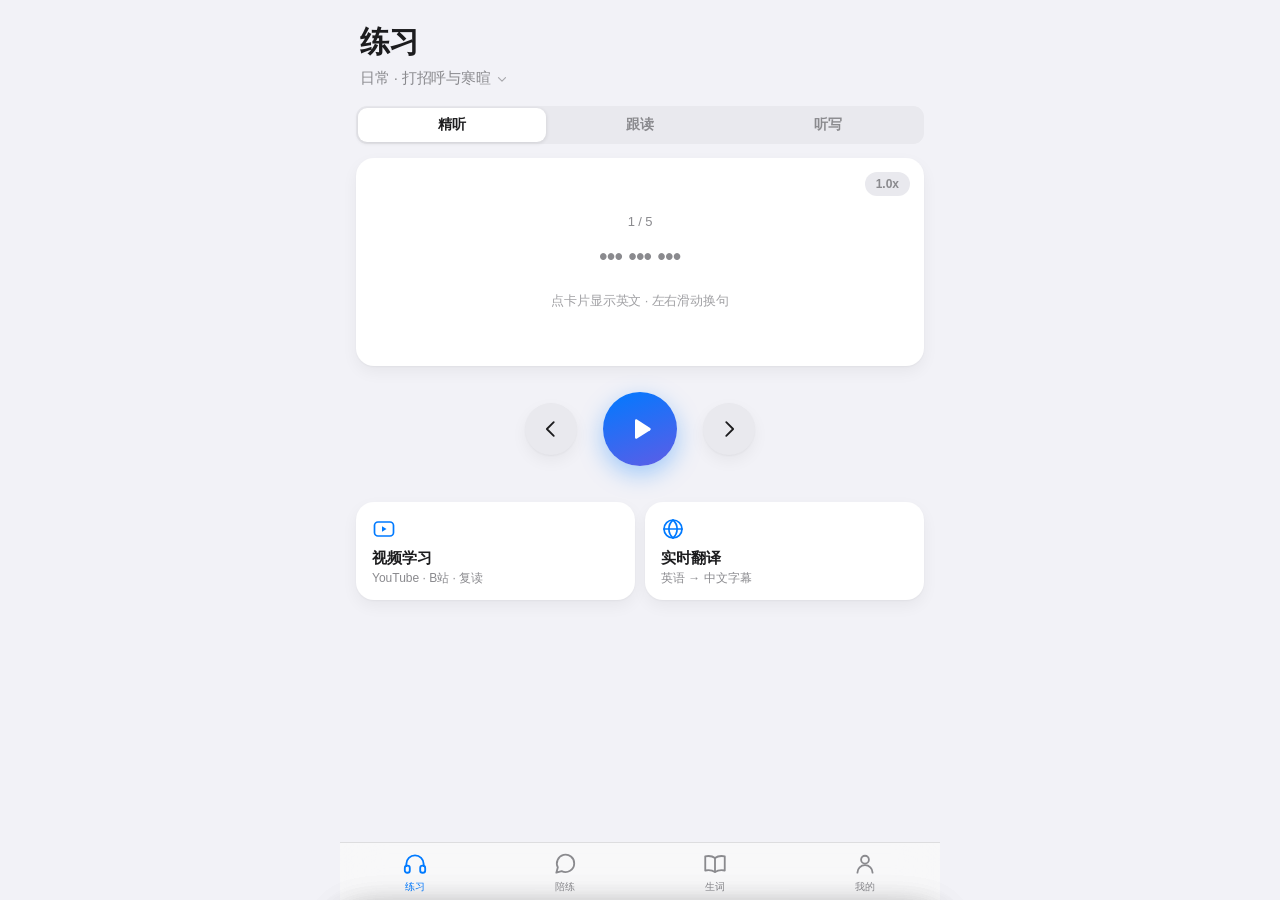
==== commit 21e6ce09: "Voice partner latency cut + hands-free continuous conversation - Azure conversational STT: when an A" ====
--- a/index.html
+++ b/index.html
@@ -10,9 +10,9 @@
   <meta name="apple-mobile-web-app-title" content="英语听说" />
   <title>英语听说训练</title>
   <link rel="manifest" href="manifest.webmanifest" />
-  <link rel="apple-touch-icon" href="icons/apple-touch-icon.png?v=25" />
+  <link rel="apple-touch-icon" href="icons/apple-touch-icon.png?v=30" />
   <link rel="icon" type="image/svg+xml" href="icons/icon.svg" />
-  <link rel="stylesheet" href="css/style.css?v=25" />
+  <link rel="stylesheet" href="css/style.css?v=30" />
 </head>
 <body>
   <div id="app">
@@ -154,8 +154,9 @@
 
     <!-- AI 口语陪练（纯语音） -->
     <section class="view hidden" id="view-ai">
-      <header class="view-header">
+      <header class="view-header ai-header">
         <h1>陪练</h1>
+        <button class="chip" id="ai-auto" title="AI 说完自动继续聆听">连续对话</button>
       </header>
       <div class="ai-stage">
         <canvas class="orb" id="ai-orb" aria-hidden="true"></canvas>
@@ -319,8 +320,9 @@
       </label>
       <label class="field">
         区域 Region
-        <input type="text" id="set-azure-region" placeholder="如 eastasia / southeastasia" />
-      </label>
+        <input type="text" id="set-azure-region" placeholder="在美国用 eastus / westus，在国内用 eastasia" />
+      </label>
+      <p class="hint">选离你最近的区域能明显降低语音延迟：美东 eastus、美西 westus、香港 eastasia、新加坡 southeastasia。</p>
       <label class="field">
         音色
         <select id="set-azure-voice">
@@ -337,17 +339,17 @@
     </div>
   </div>
 
-  <script src="js/storage.js?v=25"></script>
-  <script src="js/lessons.js?v=25"></script>
-  <script src="js/azure.js?v=25"></script>
-  <script src="js/speech.js?v=25"></script>
-  <script src="js/orb.js?v=25"></script>
-  <script src="js/practice.js?v=25"></script>
-  <script src="js/import.js?v=25"></script>
-  <script src="js/ai.js?v=25"></script>
-  <script src="js/video.js?v=25"></script>
-  <script src="js/translate.js?v=25"></script>
-  <script src="js/vocab.js?v=25"></script>
-  <script src="js/app.js?v=25"></script>
+  <script src="js/storage.js?v=30"></script>
+  <script src="js/lessons.js?v=30"></script>
+  <script src="js/azure.js?v=30"></script>
+  <script src="js/speech.js?v=30"></script>
+  <script src="js/orb.js?v=30"></script>
+  <script src="js/practice.js?v=30"></script>
+  <script src="js/import.js?v=30"></script>
+  <script src="js/ai.js?v=30"></script>
+  <script src="js/video.js?v=30"></script>
+  <script src="js/translate.js?v=30"></script>
+  <script src="js/vocab.js?v=30"></script>
+  <script src="js/app.js?v=30"></script>
 </body>
 </html>
--- a/css/style.css
+++ b/css/style.css
@@ -270,6 +270,7 @@
 @keyframes pulse { 50% { opacity: .55; } }
 
 /* AI voice partner */
+.ai-header { display: flex; align-items: center; justify-content: space-between; }
 #view-ai { display: none; flex-direction: column; }
 #view-ai:not(.hidden) { display: flex; }
 .ai-stage {
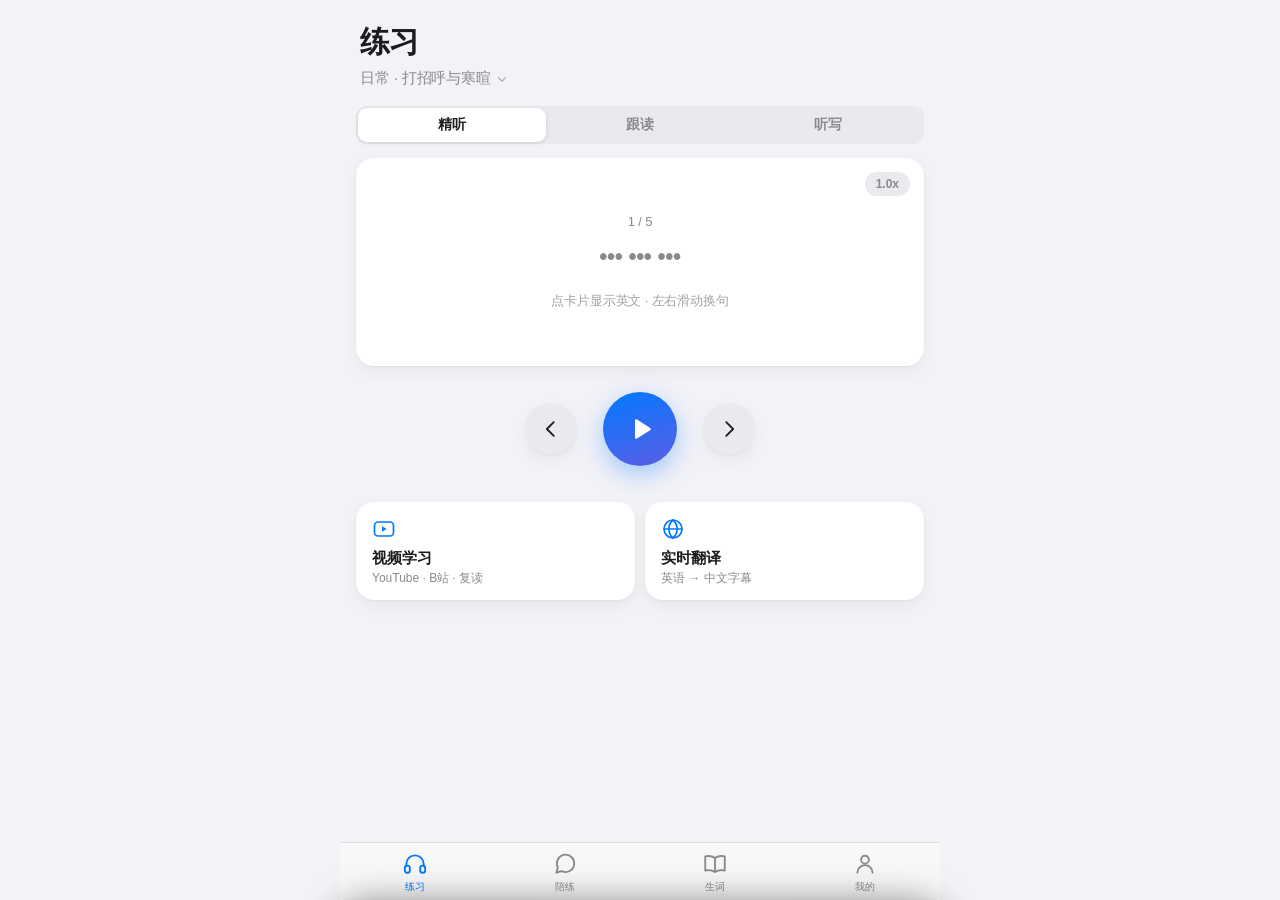
==== commit 093e64d6: "Practicality batch: word→vocab shortcut, progress memory, weak-sentence review, number drills, corre" ====
--- a/index.html
+++ b/index.html
@@ -10,9 +10,9 @@
   <meta name="apple-mobile-web-app-title" content="英语听说" />
   <title>英语听说训练</title>
   <link rel="manifest" href="manifest.webmanifest" />
-  <link rel="apple-touch-icon" href="icons/apple-touch-icon.png?v=30" />
+  <link rel="apple-touch-icon" href="icons/apple-touch-icon.png?v=31" />
   <link rel="icon" type="image/svg+xml" href="icons/icon.svg" />
-  <link rel="stylesheet" href="css/style.css?v=30" />
+  <link rel="stylesheet" href="css/style.css?v=31" />
 </head>
 <body>
   <div id="app">
@@ -156,7 +156,10 @@
     <section class="view hidden" id="view-ai">
       <header class="view-header ai-header">
         <h1>陪练</h1>
-        <button class="chip" id="ai-auto" title="AI 说完自动继续聆听">连续对话</button>
+        <span>
+          <button class="chip hidden" id="ai-recap">纠错 0</button>
+          <button class="chip" id="ai-auto" title="AI 说完自动继续聆听">连续对话</button>
+        </span>
       </header>
       <div class="ai-stage">
         <canvas class="orb" id="ai-orb" aria-hidden="true"></canvas>
@@ -283,6 +286,11 @@
       <button class="btn-primary" id="import-go">生成课程</button>
       <p class="hint" id="import-status">已连接 AI 外教时，会自动逐句翻译并标注音标。</p>
     </div>
+    <div class="sheet" id="sheet-recap">
+      <div class="sheet-grab"></div>
+      <h3 class="sheet-title">本次对话纠错复盘</h3>
+      <div class="sheet-list" id="recap-list"></div>
+    </div>
     <div class="sheet" id="sheet-ai">
       <div class="sheet-grab"></div>
       <h3 class="sheet-title">AI 外教</h3>
@@ -339,17 +347,17 @@
     </div>
   </div>
 
-  <script src="js/storage.js?v=30"></script>
-  <script src="js/lessons.js?v=30"></script>
-  <script src="js/azure.js?v=30"></script>
-  <script src="js/speech.js?v=30"></script>
-  <script src="js/orb.js?v=30"></script>
-  <script src="js/practice.js?v=30"></script>
-  <script src="js/import.js?v=30"></script>
-  <script src="js/ai.js?v=30"></script>
-  <script src="js/video.js?v=30"></script>
-  <script src="js/translate.js?v=30"></script>
-  <script src="js/vocab.js?v=30"></script>
-  <script src="js/app.js?v=30"></script>
+  <script src="js/storage.js?v=31"></script>
+  <script src="js/lessons.js?v=31"></script>
+  <script src="js/azure.js?v=31"></script>
+  <script src="js/speech.js?v=31"></script>
+  <script src="js/orb.js?v=31"></script>
+  <script src="js/practice.js?v=31"></script>
+  <script src="js/import.js?v=31"></script>
+  <script src="js/ai.js?v=31"></script>
+  <script src="js/video.js?v=31"></script>
+  <script src="js/translate.js?v=31"></script>
+  <script src="js/vocab.js?v=31"></script>
+  <script src="js/app.js?v=31"></script>
 </body>
 </html>
--- a/css/style.css
+++ b/css/style.css
@@ -425,6 +425,19 @@
 .sheet-check { color: var(--primary); font-size: 17px; font-weight: 700; }
 .sheet-divider { font-size: 13px; font-weight: 600; color: var(--text-dim); margin: 20px 0 12px; }
 
+/* Tap-a-word → vocab shortcut */
+.add-word {
+  background: var(--primary-soft); color: var(--primary);
+  border: none; border-radius: 980px; padding: 6px 14px;
+  font-size: 13px; font-weight: 600;
+}
+
+/* Recap (今日纠错) */
+.recap-item { padding: 12px 4px; border-bottom: 0.5px solid var(--separator); }
+.recap-user { font-size: 14px; color: var(--text-dim); }
+.recap-corr { font-size: 15px; margin-top: 4px; line-height: 1.5; }
+.recap-empty { color: var(--text-dim); font-size: 14px; text-align: center; padding: 24px 0; }
+
 /* Lesson import */
 .import-btn { width: 100%; margin-top: 12px; }
 .sheet .btn-primary { width: 100%; }
